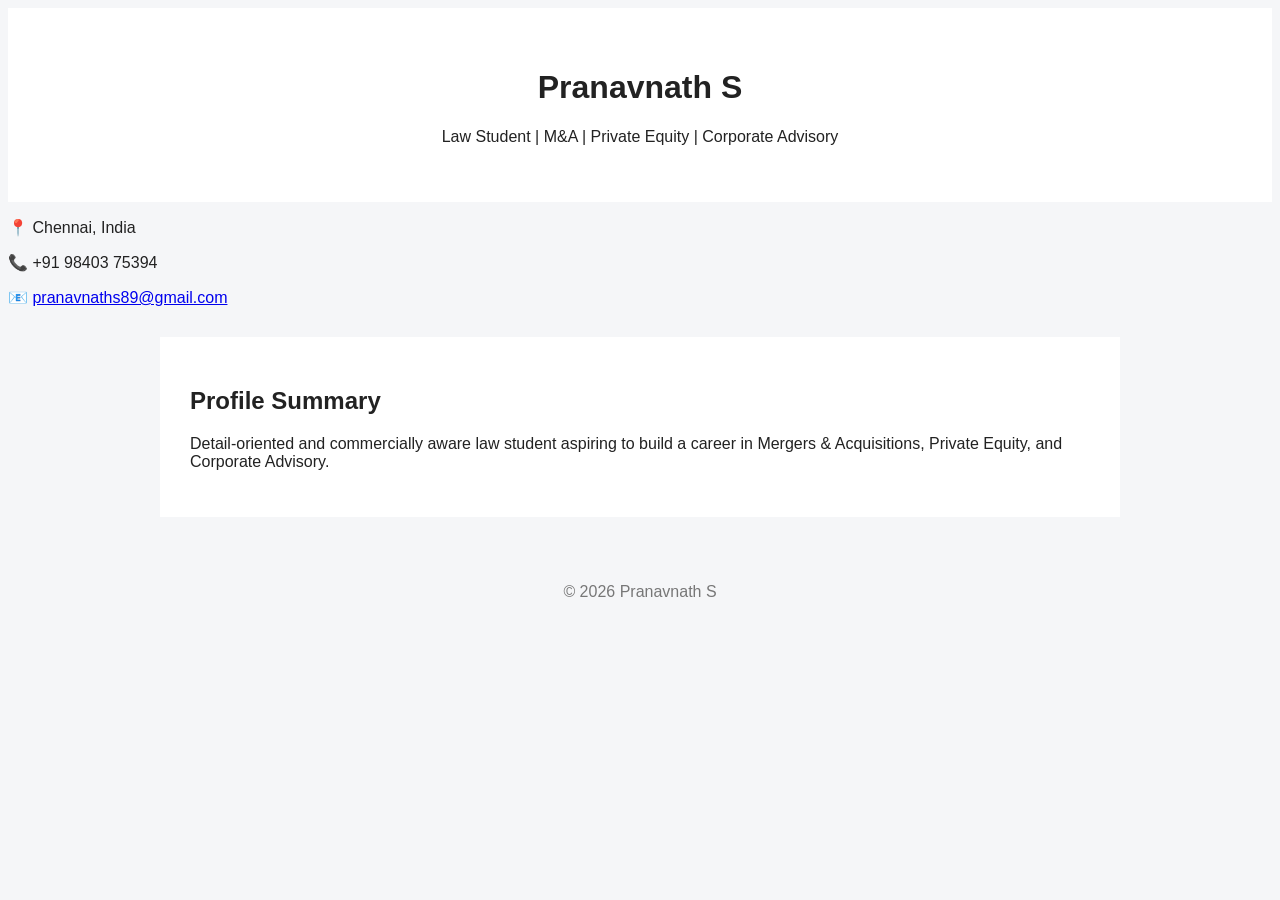
==== index.html @ 58e1070a "Add files via upload" ====
<!DOCTYPE html>
<html lang="en">
<head>
    <meta charset="UTF-8">
    <title>Pranavnath S | Law & Corporate Profile</title>
    <meta name="viewport" content="width=device-width, initial-scale=1.0">
    <meta name="description" content="Pranavnath S – Law Student | M&A | Private Equity | Corporate Advisory">
    <link rel="stylesheet" href="style.css">
</head>
<body>
<header class="header">
    <h1>Pranavnath S</h1>
    <p class="tagline">Law Student | M&A | Private Equity | Corporate Advisory</p>
</header>
<section class="contact">
    <p>📍 Chennai, India</p>
    <p>📞 +91 98403 75394</p>
    <p>📧 <a href="mailto:pranavnaths89@gmail.com">pranavnaths89@gmail.com</a></p>
</section>
<section class="section">
    <h2>Profile Summary</h2>
    <p>Detail-oriented and commercially aware law student aspiring to build a career in Mergers & Acquisitions, Private Equity, and Corporate Advisory.</p>
</section>
<footer class="footer">
    <p>© 2026 Pranavnath S</p>
</footer>
</body>
</html>
---- style.css ----
body{font-family:Arial;background:#f5f6f8;color:#222;}
.header{text-align:center;background:#fff;padding:40px;}
.section{max-width:900px;margin:30px auto;background:#fff;padding:30px;}
.footer{text-align:center;color:#777;padding:20px;}
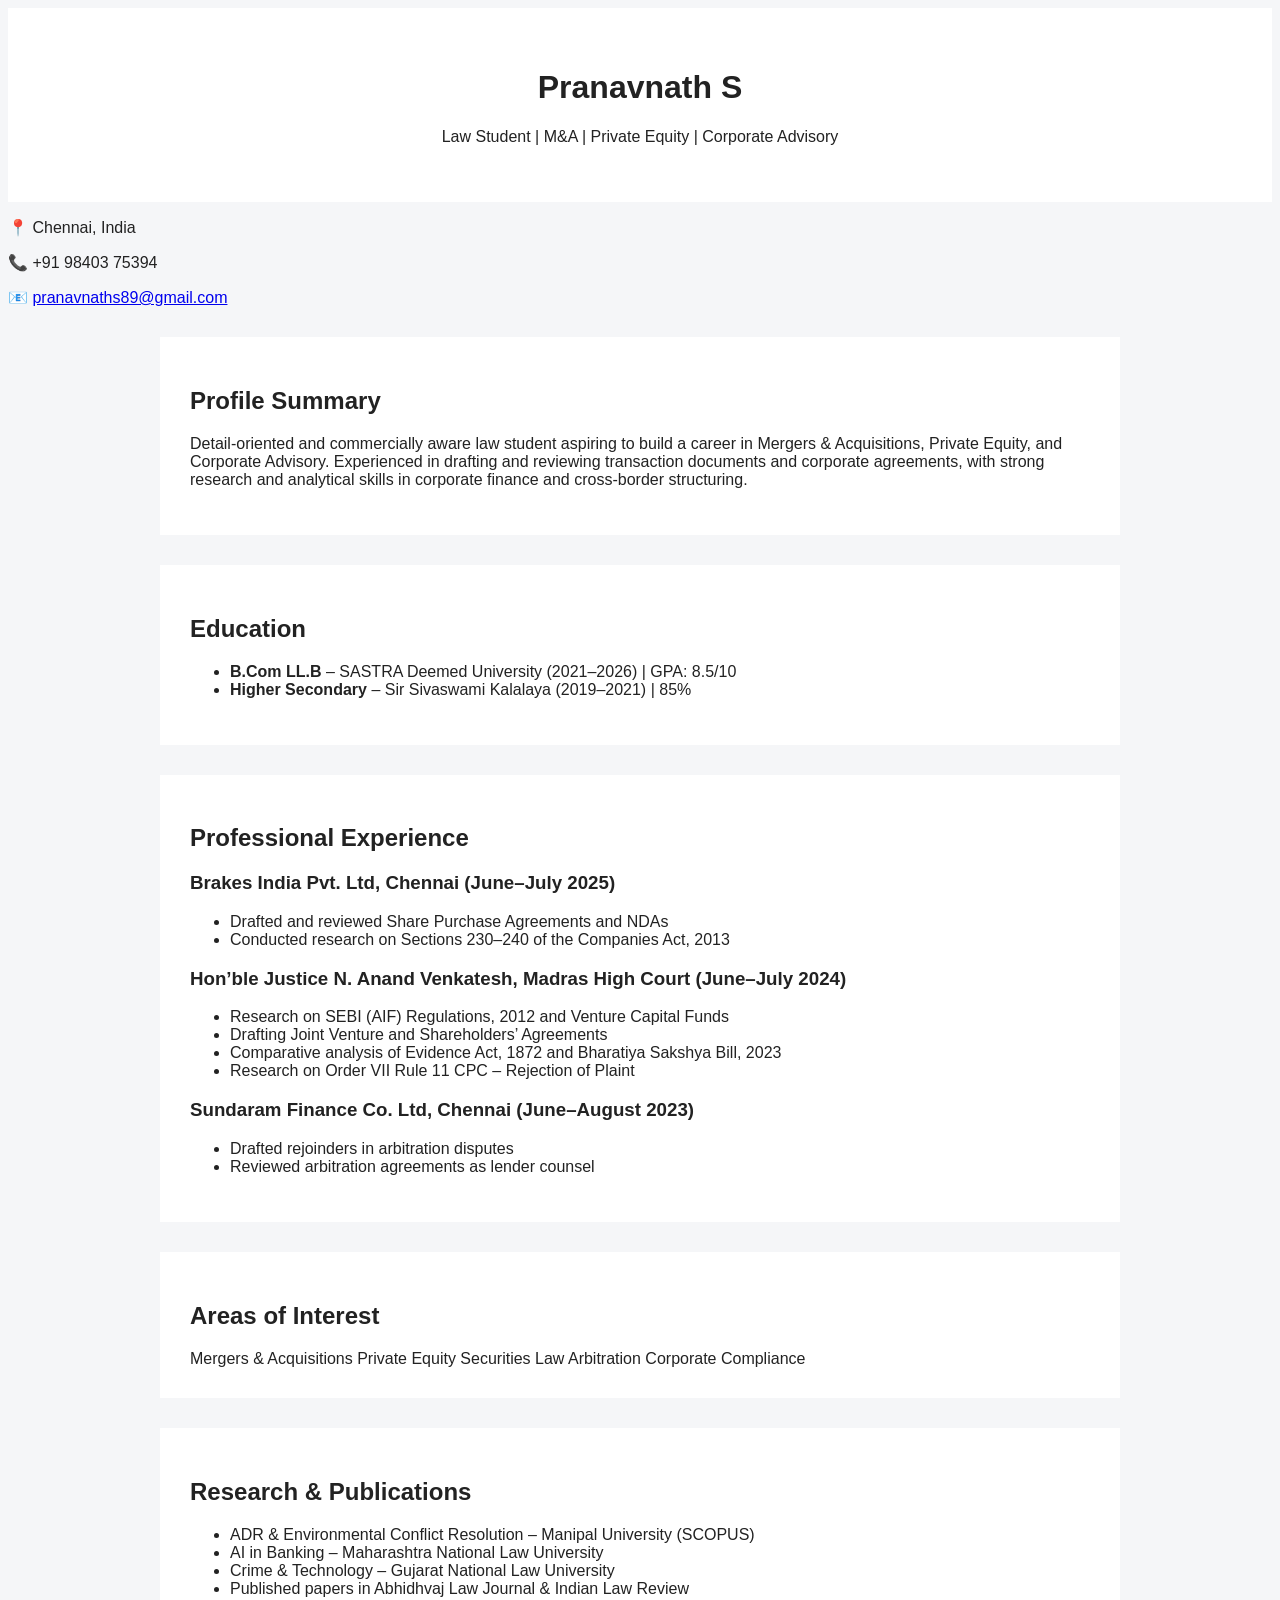
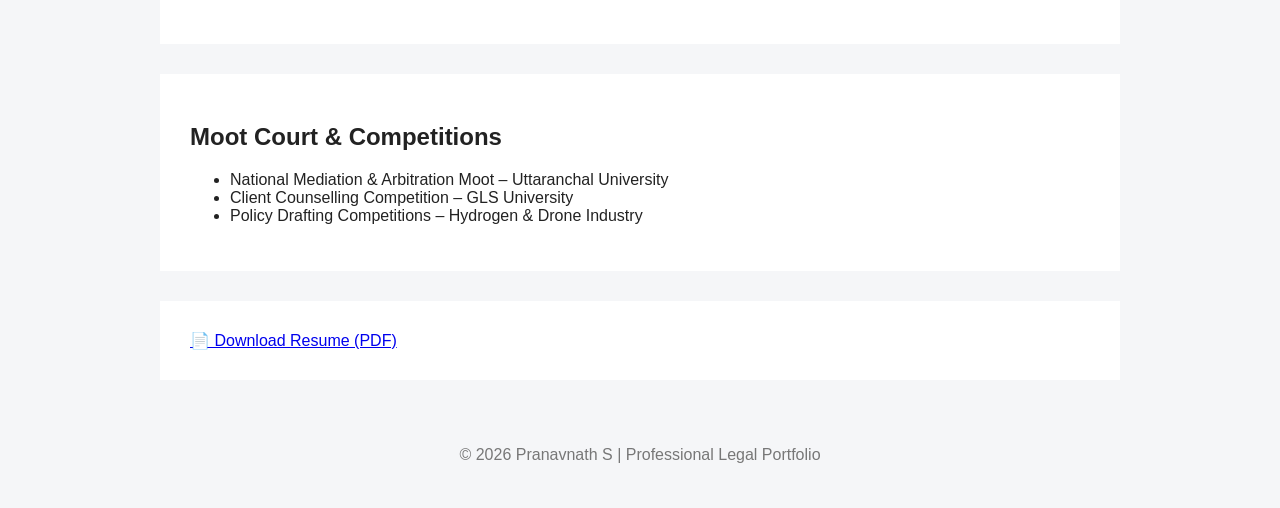
==== commit 8d3e97c4: "Update index.html" ====
--- a/index.html
+++ b/index.html
@@ -8,21 +8,97 @@
     <link rel="stylesheet" href="style.css">
 </head>
 <body>
+
 <header class="header">
     <h1>Pranavnath S</h1>
     <p class="tagline">Law Student | M&A | Private Equity | Corporate Advisory</p>
 </header>
+
 <section class="contact">
     <p>📍 Chennai, India</p>
     <p>📞 +91 98403 75394</p>
     <p>📧 <a href="mailto:pranavnaths89@gmail.com">pranavnaths89@gmail.com</a></p>
 </section>
+
 <section class="section">
     <h2>Profile Summary</h2>
-    <p>Detail-oriented and commercially aware law student aspiring to build a career in Mergers & Acquisitions, Private Equity, and Corporate Advisory.</p>
+    <p>
+        Detail-oriented and commercially aware law student aspiring to build a career in
+        Mergers & Acquisitions, Private Equity, and Corporate Advisory. Experienced in drafting
+        and reviewing transaction documents and corporate agreements, with strong research
+        and analytical skills in corporate finance and cross-border structuring.
+    </p>
 </section>
+
+<section class="section">
+    <h2>Education</h2>
+    <ul>
+        <li><strong>B.Com LL.B</strong> – SASTRA Deemed University (2021–2026) | GPA: 8.5/10</li>
+        <li><strong>Higher Secondary</strong> – Sir Sivaswami Kalalaya (2019–2021) | 85%</li>
+    </ul>
+</section>
+
+<section class="section">
+    <h2>Professional Experience</h2>
+
+    <h3>Brakes India Pvt. Ltd, Chennai (June–July 2025)</h3>
+    <ul>
+        <li>Drafted and reviewed Share Purchase Agreements and NDAs</li>
+        <li>Conducted research on Sections 230–240 of the Companies Act, 2013</li>
+    </ul>
+
+    <h3>Hon’ble Justice N. Anand Venkatesh, Madras High Court (June–July 2024)</h3>
+    <ul>
+        <li>Research on SEBI (AIF) Regulations, 2012 and Venture Capital Funds</li>
+        <li>Drafting Joint Venture and Shareholders’ Agreements</li>
+        <li>Comparative analysis of Evidence Act, 1872 and Bharatiya Sakshya Bill, 2023</li>
+        <li>Research on Order VII Rule 11 CPC – Rejection of Plaint</li>
+    </ul>
+
+    <h3>Sundaram Finance Co. Ltd, Chennai (June–August 2023)</h3>
+    <ul>
+        <li>Drafted rejoinders in arbitration disputes</li>
+        <li>Reviewed arbitration agreements as lender counsel</li>
+    </ul>
+</section>
+
+<section class="section">
+    <h2>Areas of Interest</h2>
+    <div class="tags">
+        <span>Mergers & Acquisitions</span>
+        <span>Private Equity</span>
+        <span>Securities Law</span>
+        <span>Arbitration</span>
+        <span>Corporate Compliance</span>
+    </div>
+</section>
+
+<section class="section">
+    <h2>Research & Publications</h2>
+    <ul>
+        <li>ADR & Environmental Conflict Resolution – Manipal University (SCOPUS)</li>
+        <li>AI in Banking – Maharashtra National Law University</li>
+        <li>Crime & Technology – Gujarat National Law University</li>
+        <li>Published papers in Abhidhvaj Law Journal & Indian Law Review</li>
+    </ul>
+</section>
+
+<section class="section">
+    <h2>Moot Court & Competitions</h2>
+    <ul>
+        <li>National Mediation & Arbitration Moot – Uttaranchal University</li>
+        <li>Client Counselling Competition – GLS University</li>
+        <li>Policy Drafting Competitions – Hydrogen & Drone Industry</li>
+    </ul>
+</section>
+
+<section class="section download">
+    <a href="assets/Pranavnath_S.pdf" target="_blank">📄 Download Resume (PDF)</a>
+</section>
+
 <footer class="footer">
-    <p>© 2026 Pranavnath S</p>
+    <p>© 2026 Pranavnath S | Professional Legal Portfolio</p>
 </footer>
+
 </body>
 </html>
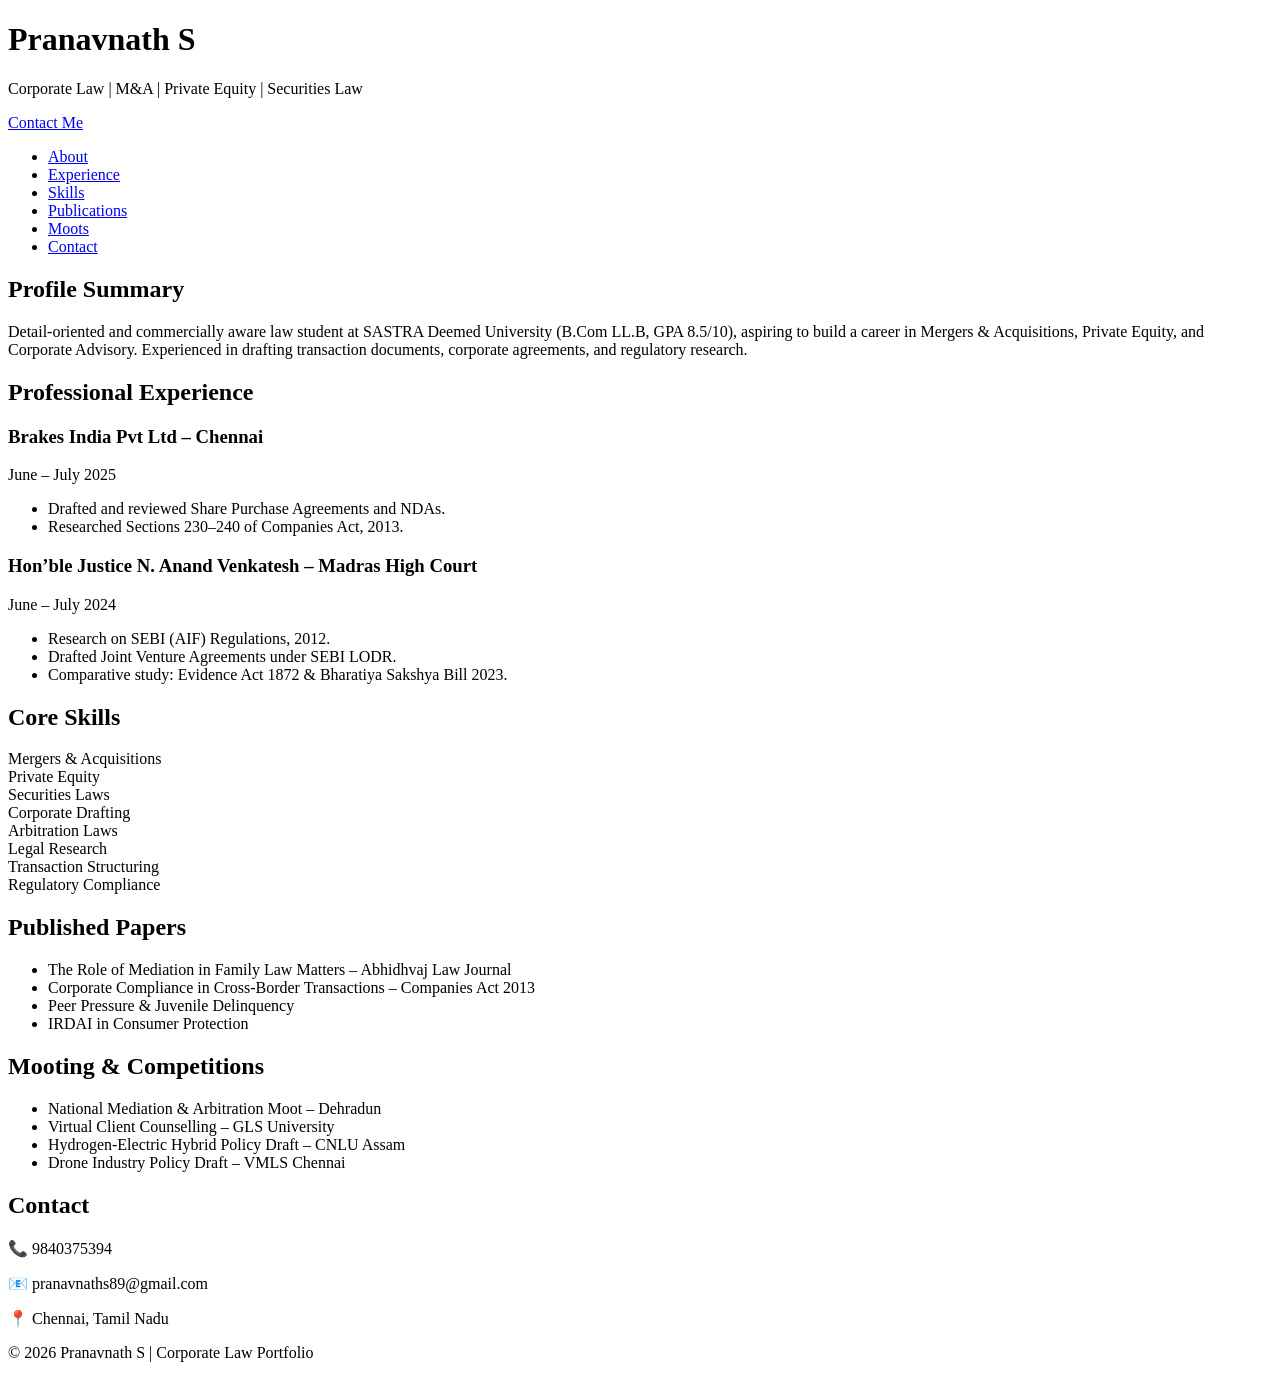
==== commit d8050b55: "Rename index (1).html to index.html" ====
--- a/index.html
+++ b/index.html
@@ -2,102 +2,114 @@
 <html lang="en">
 <head>
     <meta charset="UTF-8">
-    <title>Pranavnath S | Law & Corporate Profile</title>
+    <title>Pranavnath S | Corporate Law Portfolio</title>
     <meta name="viewport" content="width=device-width, initial-scale=1.0">
-    <meta name="description" content="Pranavnath S – Law Student | M&A | Private Equity | Corporate Advisory">
+    
     <link rel="stylesheet" href="style.css">
+    <script defer src="script.js"></script>
+
+    <link href="https://fonts.googleapis.com/css2?family=Poppins:wght@300;400;600;700&display=swap" rel="stylesheet">
 </head>
 <body>
 
-<header class="header">
-    <h1>Pranavnath S</h1>
-    <p class="tagline">Law Student | M&A | Private Equity | Corporate Advisory</p>
+<header>
+    <div class="container">
+        <h1>Pranavnath S</h1>
+        <p>Corporate Law | M&A | Private Equity | Securities Law</p>
+        <a href="#contact" class="btn">Contact Me</a>
+    </div>
 </header>
 
-<section class="contact">
-    <p>📍 Chennai, India</p>
-    <p>📞 +91 98403 75394</p>
-    <p>📧 <a href="mailto:pranavnaths89@gmail.com">pranavnaths89@gmail.com</a></p>
-</section>
+<nav>
+    <ul>
+        <li><a href="#about">About</a></li>
+        <li><a href="#experience">Experience</a></li>
+        <li><a href="#skills">Skills</a></li>
+        <li><a href="#publications">Publications</a></li>
+        <li><a href="#moots">Moots</a></li>
+        <li><a href="#contact">Contact</a></li>
+    </ul>
+</nav>
 
-<section class="section">
+<section id="about" class="section">
     <h2>Profile Summary</h2>
     <p>
-        Detail-oriented and commercially aware law student aspiring to build a career in
-        Mergers & Acquisitions, Private Equity, and Corporate Advisory. Experienced in drafting
-        and reviewing transaction documents and corporate agreements, with strong research
-        and analytical skills in corporate finance and cross-border structuring.
+        Detail-oriented and commercially aware law student at SASTRA Deemed University (B.Com LL.B, GPA 8.5/10),
+        aspiring to build a career in Mergers & Acquisitions, Private Equity, and Corporate Advisory.
+        Experienced in drafting transaction documents, corporate agreements, and regulatory research.
     </p>
 </section>
 
-<section class="section">
-    <h2>Education</h2>
+<section id="experience" class="section">
+    <h2>Professional Experience</h2>
+
+    <div class="card">
+        <h3>Brakes India Pvt Ltd – Chennai</h3>
+        <span>June – July 2025</span>
+        <ul>
+            <li>Drafted and reviewed Share Purchase Agreements and NDAs.</li>
+            <li>Researched Sections 230–240 of Companies Act, 2013.</li>
+        </ul>
+    </div>
+
+    <div class="card">
+        <h3>Hon’ble Justice N. Anand Venkatesh – Madras High Court</h3>
+        <span>June – July 2024</span>
+        <ul>
+            <li>Research on SEBI (AIF) Regulations, 2012.</li>
+            <li>Drafted Joint Venture Agreements under SEBI LODR.</li>
+            <li>Comparative study: Evidence Act 1872 & Bharatiya Sakshya Bill 2023.</li>
+        </ul>
+    </div>
+
+</section>
+
+<section id="skills" class="section">
+    <h2>Core Skills</h2>
+
+    <div class="skills-container">
+        <div class="skill">Mergers & Acquisitions</div>
+        <div class="skill">Private Equity</div>
+        <div class="skill">Securities Laws</div>
+        <div class="skill">Corporate Drafting</div>
+        <div class="skill">Arbitration Laws</div>
+        <div class="skill">Legal Research</div>
+        <div class="skill">Transaction Structuring</div>
+        <div class="skill">Regulatory Compliance</div>
+    </div>
+</section>
+
+<section id="publications" class="section">
+    <h2>Published Papers</h2>
+
     <ul>
-        <li><strong>B.Com LL.B</strong> – SASTRA Deemed University (2021–2026) | GPA: 8.5/10</li>
-        <li><strong>Higher Secondary</strong> – Sir Sivaswami Kalalaya (2019–2021) | 85%</li>
+        <li>The Role of Mediation in Family Law Matters – Abhidhvaj Law Journal</li>
+        <li>Corporate Compliance in Cross-Border Transactions – Companies Act 2013</li>
+        <li>Peer Pressure & Juvenile Delinquency</li>
+        <li>IRDAI in Consumer Protection</li>
     </ul>
 </section>
 
-<section class="section">
-    <h2>Professional Experience</h2>
+<section id="moots" class="section">
+    <h2>Mooting & Competitions</h2>
 
-    <h3>Brakes India Pvt. Ltd, Chennai (June–July 2025)</h3>
     <ul>
-        <li>Drafted and reviewed Share Purchase Agreements and NDAs</li>
-        <li>Conducted research on Sections 230–240 of the Companies Act, 2013</li>
-    </ul>
-
-    <h3>Hon’ble Justice N. Anand Venkatesh, Madras High Court (June–July 2024)</h3>
-    <ul>
-        <li>Research on SEBI (AIF) Regulations, 2012 and Venture Capital Funds</li>
-        <li>Drafting Joint Venture and Shareholders’ Agreements</li>
-        <li>Comparative analysis of Evidence Act, 1872 and Bharatiya Sakshya Bill, 2023</li>
-        <li>Research on Order VII Rule 11 CPC – Rejection of Plaint</li>
-    </ul>
-
-    <h3>Sundaram Finance Co. Ltd, Chennai (June–August 2023)</h3>
-    <ul>
-        <li>Drafted rejoinders in arbitration disputes</li>
-        <li>Reviewed arbitration agreements as lender counsel</li>
+        <li>National Mediation & Arbitration Moot – Dehradun</li>
+        <li>Virtual Client Counselling – GLS University</li>
+        <li>Hydrogen-Electric Hybrid Policy Draft – CNLU Assam</li>
+        <li>Drone Industry Policy Draft – VMLS Chennai</li>
     </ul>
 </section>
 
-<section class="section">
-    <h2>Areas of Interest</h2>
-    <div class="tags">
-        <span>Mergers & Acquisitions</span>
-        <span>Private Equity</span>
-        <span>Securities Law</span>
-        <span>Arbitration</span>
-        <span>Corporate Compliance</span>
-    </div>
+<section id="contact" class="section contact">
+    <h2>Contact</h2>
+    <p>📞 9840375394</p>
+    <p>📧 pranavnaths89@gmail.com</p>
+    <p>📍 Chennai, Tamil Nadu</p>
 </section>
 
-<section class="section">
-    <h2>Research & Publications</h2>
-    <ul>
-        <li>ADR & Environmental Conflict Resolution – Manipal University (SCOPUS)</li>
-        <li>AI in Banking – Maharashtra National Law University</li>
-        <li>Crime & Technology – Gujarat National Law University</li>
-        <li>Published papers in Abhidhvaj Law Journal & Indian Law Review</li>
-    </ul>
-</section>
-
-<section class="section">
-    <h2>Moot Court & Competitions</h2>
-    <ul>
-        <li>National Mediation & Arbitration Moot – Uttaranchal University</li>
-        <li>Client Counselling Competition – GLS University</li>
-        <li>Policy Drafting Competitions – Hydrogen & Drone Industry</li>
-    </ul>
-</section>
-
-<section class="section download">
-    <a href="assets/Pranavnath_S.pdf" target="_blank">📄 Download Resume (PDF)</a>
-</section>
-
-<footer class="footer">
-    <p>© 2026 Pranavnath S | Professional Legal Portfolio</p>
+<footer>
+    <p>© 2026 Pranavnath S | Corporate Law Portfolio</p>
 </footer>
 
 </body>
